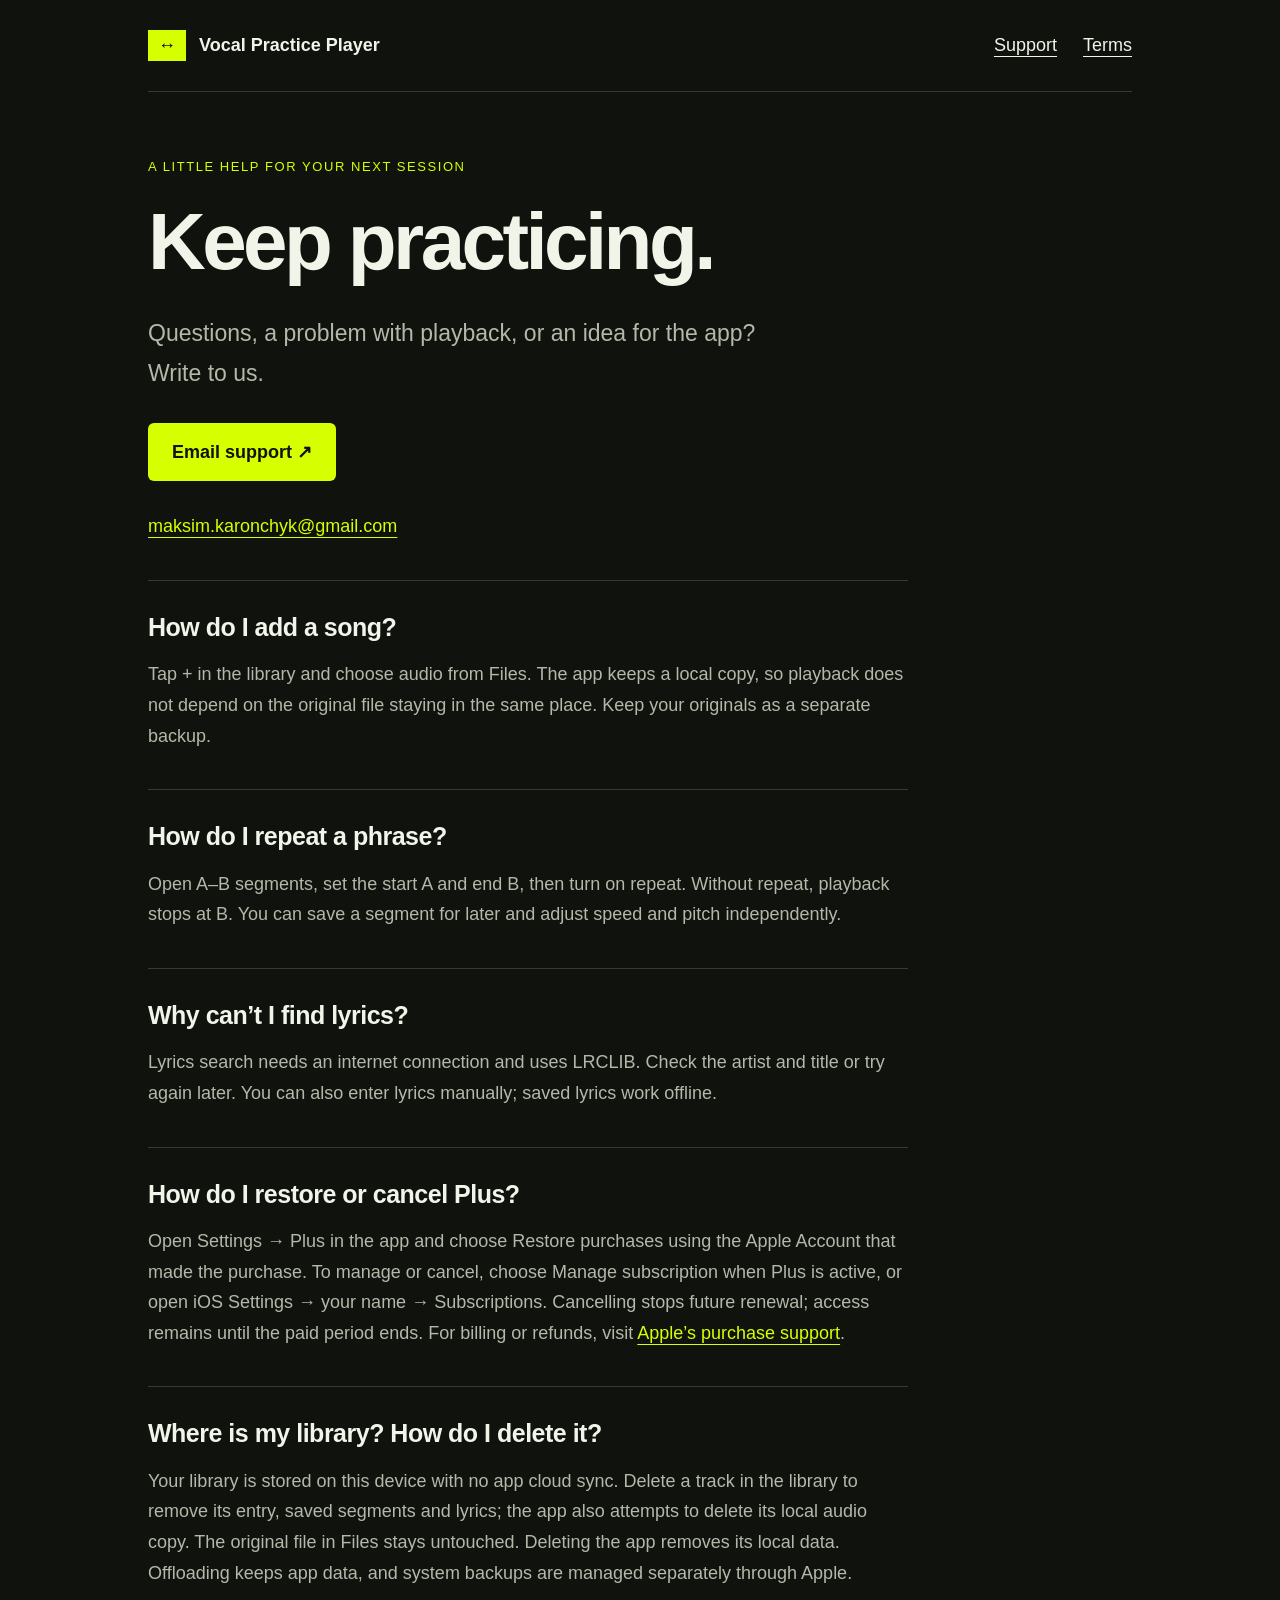
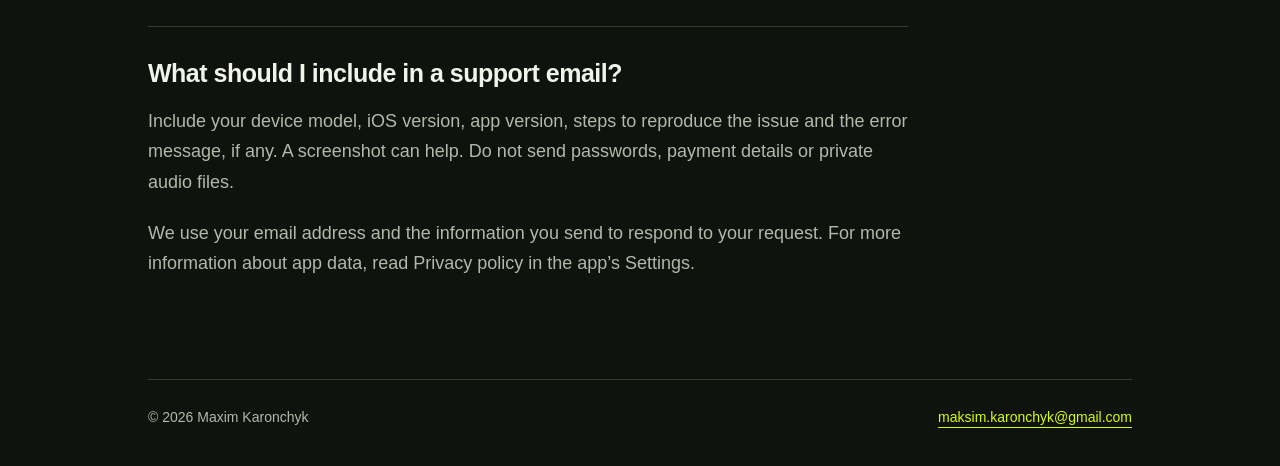
==== support/index.html @ a15b80cc "first commit" ====
<!doctype html>
<html lang="en">
<head>
<meta charset="utf-8">
<meta name="viewport" content="width=device-width, initial-scale=1">
<meta name="description" content="Support for Vocal Practice Player.">
<title>Support — Vocal Practice Player</title>
<link rel="stylesheet" href="../assets/styles.css">
</head>
<body><a class="skip" href="#content">Skip to content</a><div class="shell">
<header><a class="brand" href="../"><span aria-hidden="true">↔</span> Vocal Practice Player</a><nav aria-label="Main"><a href="../support/">Support</a><a href="../terms/">Terms</a></nav></header>
<main id="content"><p class="eyebrow">A little help for your next session</p><h1>Keep practicing.</h1><p class="intro">Questions, a problem with playback, or an idea for the app? Write to us.</p><div class="actions"><a class="button" href="mailto:maksim.karonchyk@gmail.com?subject=Vocal%20Practice%20Player%20Support">Email support ↗</a></div><p><a href="mailto:maksim.karonchyk@gmail.com">maksim.karonchyk@gmail.com</a></p>
<section><h2>How do I add a song?</h2><p>Tap + in the library and choose audio from Files. The app keeps a local copy, so playback does not depend on the original file staying in the same place. Keep your originals as a separate backup.</p></section>
<section><h2>How do I repeat a phrase?</h2><p>Open A–B segments, set the start A and end B, then turn on repeat. Without repeat, playback stops at B. You can save a segment for later and adjust speed and pitch independently.</p></section>
<section><h2>Why can’t I find lyrics?</h2><p>Lyrics search needs an internet connection and uses LRCLIB. Check the artist and title or try again later. You can also enter lyrics manually; saved lyrics work offline.</p></section>
<section><h2>How do I restore or cancel Plus?</h2><p>Open Settings → Plus in the app and choose Restore purchases using the Apple Account that made the purchase. To manage or cancel, choose Manage subscription when Plus is active, or open iOS Settings → your name → Subscriptions. Cancelling stops future renewal; access remains until the paid period ends. For billing or refunds, visit <a href="https://reportaproblem.apple.com/">Apple’s purchase support</a>.</p></section>
<section><h2>Where is my library? How do I delete it?</h2><p>Your library is stored on this device with no app cloud sync. Delete a track in the library to remove its entry, saved segments and lyrics; the app also attempts to delete its local audio copy. The original file in Files stays untouched. Deleting the app removes its local data. Offloading keeps app data, and system backups are managed separately through Apple.</p></section>
<section><h2>What should I include in a support email?</h2><p>Include your device model, iOS version, app version, steps to reproduce the issue and the error message, if any. A screenshot can help. Do not send passwords, payment details or private audio files.</p><p>We use your email address and the information you send to respond to your request. For more information about app data, read Privacy policy in the app’s Settings.</p></section></main>
<footer><span>© 2026 Maxim Karonchyk</span><a href="mailto:maksim.karonchyk@gmail.com">maksim.karonchyk@gmail.com</a></footer>
</div></body></html>
---- assets/styles.css ----
:root{color-scheme:dark;--bg:#10120e;--ink:#f1f4e9;--muted:#b2b9a8;--lime:#d6ff00;--line:#363d2e}*{box-sizing:border-box}body{margin:0;background:var(--bg);color:var(--ink);font:18px/1.7 -apple-system,BlinkMacSystemFont,"Segoe UI",sans-serif}.shell{max-width:1056px;margin:auto;padding:0 36px}a{color:var(--lime);text-underline-offset:5px}a:hover{text-decoration-thickness:2px}a:focus-visible{outline:3px solid var(--lime);outline-offset:6px}header{display:flex;align-items:center;justify-content:space-between;gap:24px;padding:30px 0;border-bottom:1px solid var(--line)}.brand{font-weight:750;text-decoration:none;color:var(--ink);line-height:1.3}.brand span{display:inline-block;background:var(--lime);color:var(--bg);padding:4px 10px;margin-right:8px}nav{display:flex;gap:26px}nav a{color:var(--ink)}main{max-width:760px;padding:64px 0 80px}.eyebrow{color:var(--lime);font-size:13px;letter-spacing:.12em;text-transform:uppercase}h1{font-size:clamp(44px,7vw,80px);line-height:1.05;letter-spacing:-.045em;margin:22px 0 30px;font-weight:800}h2{font-size:25px;line-height:1.3;letter-spacing:-.02em;margin:0 0 16px}p{margin:0 0 20px;color:var(--muted)}.intro{font-size:23px;max-width:650px}.meta{font-size:14px}section{border-top:1px solid var(--line);padding-top:30px;margin-top:38px}.actions{display:flex;align-items:center;gap:28px;flex-wrap:wrap;margin:30px 0}.button{display:inline-block;background:var(--lime);color:var(--bg);font-weight:700;text-decoration:none;padding:14px 24px;border-radius:6px;min-height:48px}footer{border-top:1px solid var(--line);padding:26px 0 36px;display:flex;justify-content:space-between;gap:20px;flex-wrap:wrap;font-size:14px;color:var(--muted)}footer a{overflow-wrap:anywhere}.skip{position:absolute;left:20px;top:-100px;background:var(--bg);padding:12px;z-index:1}.skip:focus{top:12px}@media(max-width:600px){.shell{padding:0 22px}header{align-items:flex-start;flex-direction:column;gap:20px}nav a{padding:8px 0}main{padding-top:40px}.intro{font-size:20px}h2{font-size:23px}}
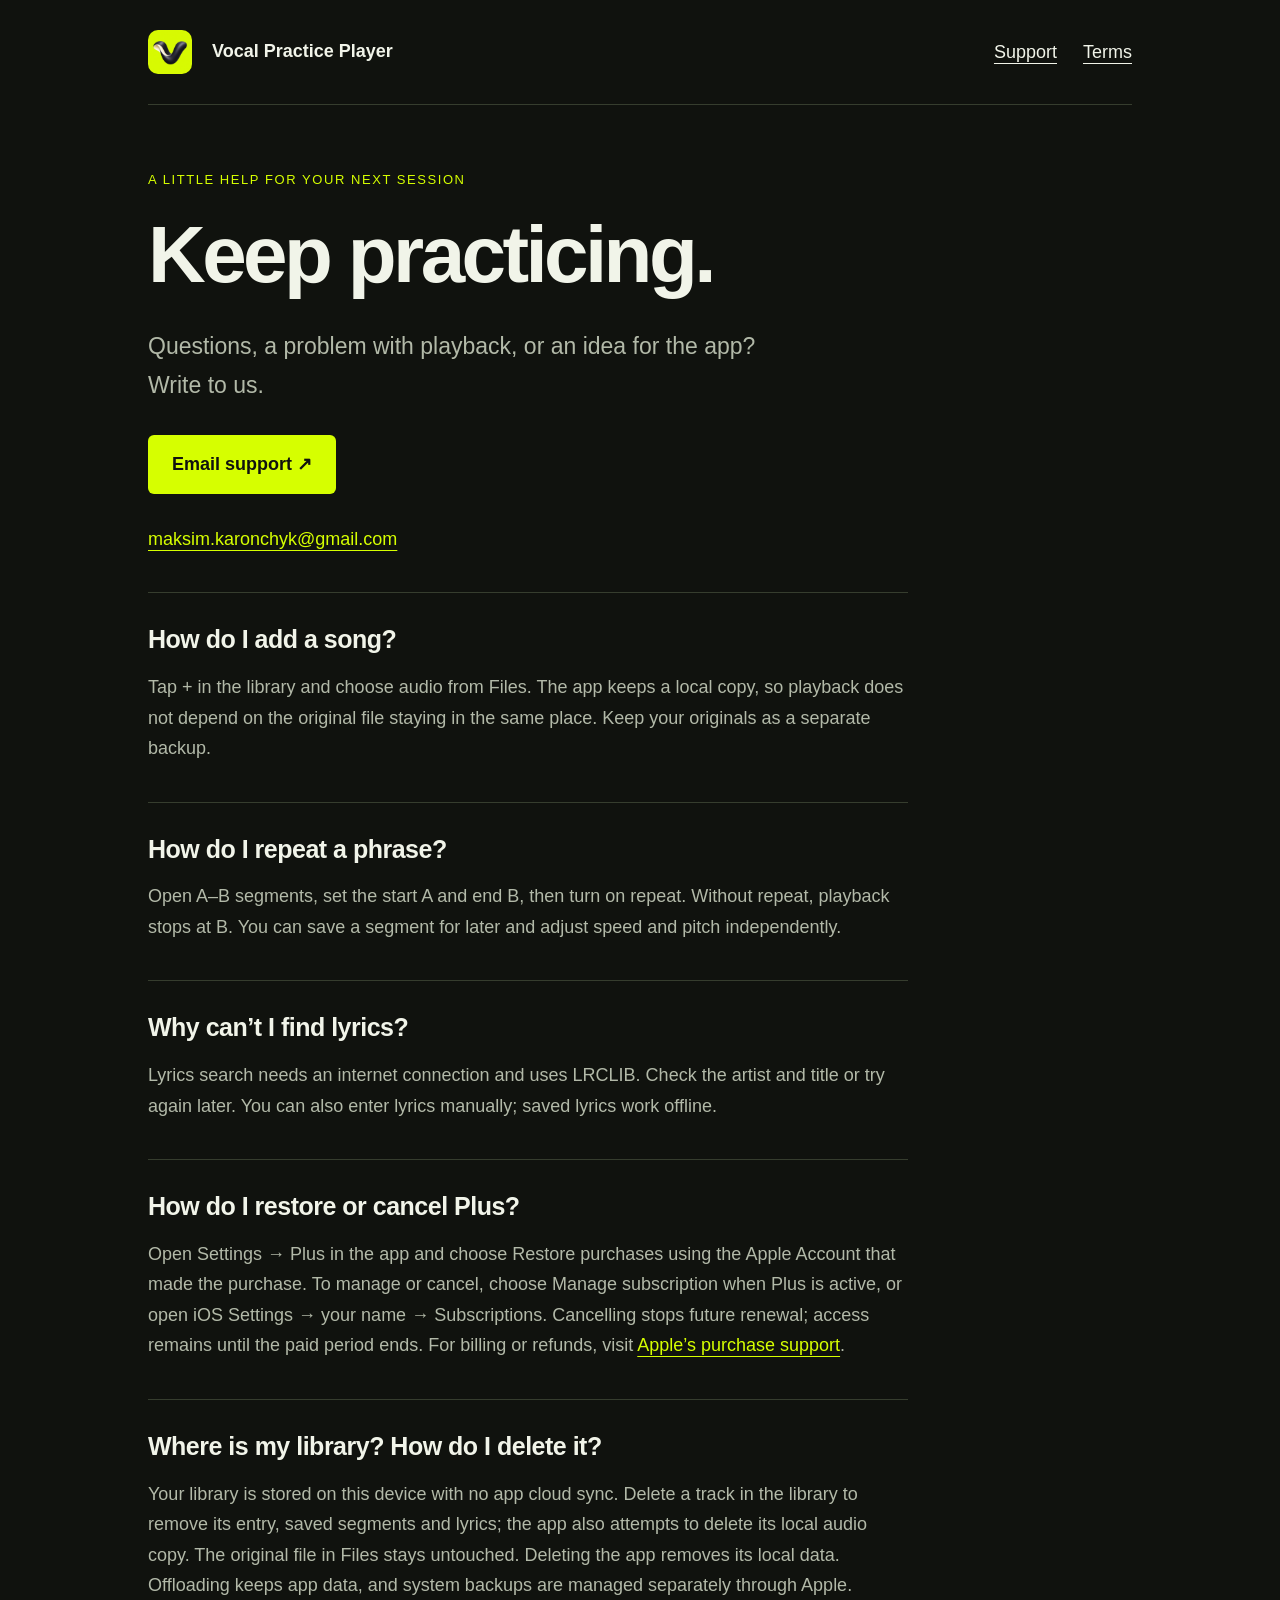
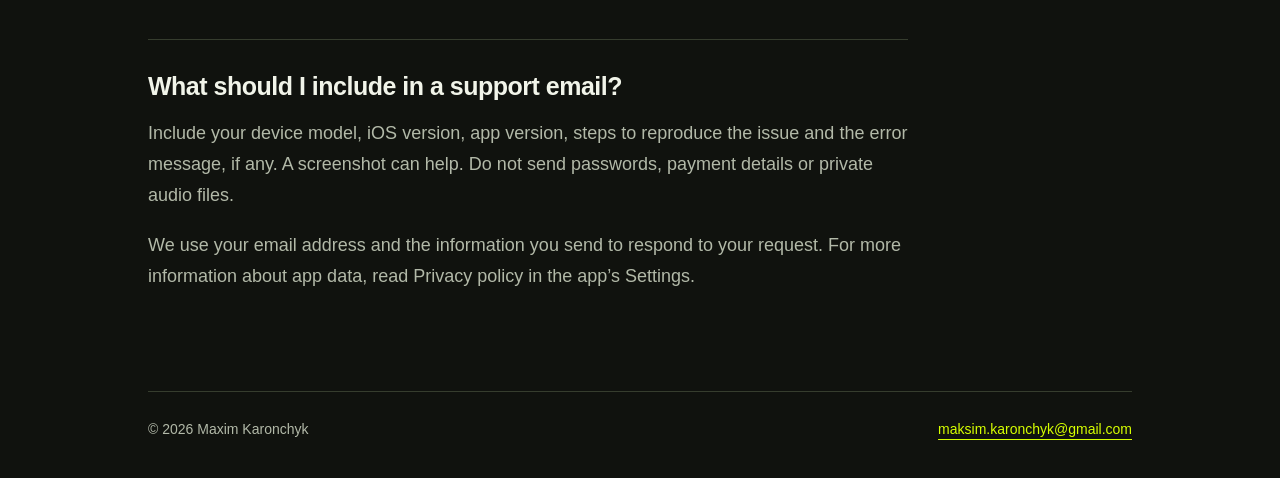
==== commit 3ca4e4fc: "logo" ====
--- a/support/index.html
+++ b/support/index.html
@@ -5,10 +5,12 @@
 <meta name="viewport" content="width=device-width, initial-scale=1">
 <meta name="description" content="Support for Vocal Practice Player.">
 <title>Support — Vocal Practice Player</title>
-<link rel="stylesheet" href="../assets/styles.css">
+<link rel="stylesheet" href="../assets/styles.css?v=2">
+<link rel="icon" type="image/png" href="../assets/app-icon.png">
+<link rel="apple-touch-icon" href="../assets/app-icon.png">
 </head>
 <body><a class="skip" href="#content">Skip to content</a><div class="shell">
-<header><a class="brand" href="../"><span aria-hidden="true">↔</span> Vocal Practice Player</a><nav aria-label="Main"><a href="../support/">Support</a><a href="../terms/">Terms</a></nav></header>
+<header><a class="brand" href="../"><img src="../assets/app-icon.png" alt="" width="44" height="44"><span class="brand-title">Vocal Practice Player</span></a><nav aria-label="Main"><a href="../support/">Support</a><a href="../terms/">Terms</a></nav></header>
 <main id="content"><p class="eyebrow">A little help for your next session</p><h1>Keep practicing.</h1><p class="intro">Questions, a problem with playback, or an idea for the app? Write to us.</p><div class="actions"><a class="button" href="mailto:maksim.karonchyk@gmail.com?subject=Vocal%20Practice%20Player%20Support">Email support ↗</a></div><p><a href="mailto:maksim.karonchyk@gmail.com">maksim.karonchyk@gmail.com</a></p>
 <section><h2>How do I add a song?</h2><p>Tap + in the library and choose audio from Files. The app keeps a local copy, so playback does not depend on the original file staying in the same place. Keep your originals as a separate backup.</p></section>
 <section><h2>How do I repeat a phrase?</h2><p>Open A–B segments, set the start A and end B, then turn on repeat. Without repeat, playback stops at B. You can save a segment for later and adjust speed and pitch independently.</p></section>
--- a/assets/styles.css
+++ b/assets/styles.css
@@ -1 +1 @@
-:root{color-scheme:dark;--bg:#10120e;--ink:#f1f4e9;--muted:#b2b9a8;--lime:#d6ff00;--line:#363d2e}*{box-sizing:border-box}body{margin:0;background:var(--bg);color:var(--ink);font:18px/1.7 -apple-system,BlinkMacSystemFont,"Segoe UI",sans-serif}.shell{max-width:1056px;margin:auto;padding:0 36px}a{color:var(--lime);text-underline-offset:5px}a:hover{text-decoration-thickness:2px}a:focus-visible{outline:3px solid var(--lime);outline-offset:6px}header{display:flex;align-items:center;justify-content:space-between;gap:24px;padding:30px 0;border-bottom:1px solid var(--line)}.brand{font-weight:750;text-decoration:none;color:var(--ink);line-height:1.3}.brand span{display:inline-block;background:var(--lime);color:var(--bg);padding:4px 10px;margin-right:8px}nav{display:flex;gap:26px}nav a{color:var(--ink)}main{max-width:760px;padding:64px 0 80px}.eyebrow{color:var(--lime);font-size:13px;letter-spacing:.12em;text-transform:uppercase}h1{font-size:clamp(44px,7vw,80px);line-height:1.05;letter-spacing:-.045em;margin:22px 0 30px;font-weight:800}h2{font-size:25px;line-height:1.3;letter-spacing:-.02em;margin:0 0 16px}p{margin:0 0 20px;color:var(--muted)}.intro{font-size:23px;max-width:650px}.meta{font-size:14px}section{border-top:1px solid var(--line);padding-top:30px;margin-top:38px}.actions{display:flex;align-items:center;gap:28px;flex-wrap:wrap;margin:30px 0}.button{display:inline-block;background:var(--lime);color:var(--bg);font-weight:700;text-decoration:none;padding:14px 24px;border-radius:6px;min-height:48px}footer{border-top:1px solid var(--line);padding:26px 0 36px;display:flex;justify-content:space-between;gap:20px;flex-wrap:wrap;font-size:14px;color:var(--muted)}footer a{overflow-wrap:anywhere}.skip{position:absolute;left:20px;top:-100px;background:var(--bg);padding:12px;z-index:1}.skip:focus{top:12px}@media(max-width:600px){.shell{padding:0 22px}header{align-items:flex-start;flex-direction:column;gap:20px}nav a{padding:8px 0}main{padding-top:40px}.intro{font-size:20px}h2{font-size:23px}}+:root{color-scheme:dark;--bg:#10120e;--ink:#f1f4e9;--muted:#b2b9a8;--lime:#d6ff00;--line:#363d2e}*{box-sizing:border-box}body{margin:0;background:var(--bg);color:var(--ink);font:18px/1.7 -apple-system,BlinkMacSystemFont,"Segoe UI",sans-serif}.shell{max-width:1056px;margin:auto;padding:0 36px}a{color:var(--lime);text-underline-offset:5px}a:hover{text-decoration-thickness:2px}a:focus-visible{outline:3px solid var(--lime);outline-offset:6px}header{display:flex;align-items:center;justify-content:space-between;gap:24px;padding:30px 0;border-bottom:1px solid var(--line)}.brand{display:inline-flex;align-items:center;gap:20px;font-weight:750;text-decoration:none;color:var(--ink);line-height:1.3}.brand img{display:block;width:44px;height:44px;flex-shrink:0;border-radius:10px}.brand-title{display:block;line-height:1.3}nav{display:flex;gap:26px}nav a{color:var(--ink)}main{max-width:760px;padding:64px 0 80px}.eyebrow{color:var(--lime);font-size:13px;letter-spacing:.12em;text-transform:uppercase}h1{font-size:clamp(44px,7vw,80px);line-height:1.05;letter-spacing:-.045em;margin:22px 0 30px;font-weight:800}h2{font-size:25px;line-height:1.3;letter-spacing:-.02em;margin:0 0 16px}p{margin:0 0 20px;color:var(--muted)}.intro{font-size:23px;max-width:650px}.meta{font-size:14px}section{border-top:1px solid var(--line);padding-top:30px;margin-top:38px}.actions{display:flex;align-items:center;gap:28px;flex-wrap:wrap;margin:30px 0}.button{display:inline-block;background:var(--lime);color:var(--bg);font-weight:700;text-decoration:none;padding:14px 24px;border-radius:6px;min-height:48px}footer{border-top:1px solid var(--line);padding:26px 0 36px;display:flex;justify-content:space-between;gap:20px;flex-wrap:wrap;font-size:14px;color:var(--muted)}footer a{overflow-wrap:anywhere}.skip{position:absolute;left:20px;top:-100px;background:var(--bg);padding:12px;z-index:1}.skip:focus{top:12px}@media(max-width:600px){.shell{padding:0 22px}header{align-items:flex-start;flex-direction:column;gap:20px}nav a{padding:8px 0}main{padding-top:40px}.intro{font-size:20px}h2{font-size:23px}}
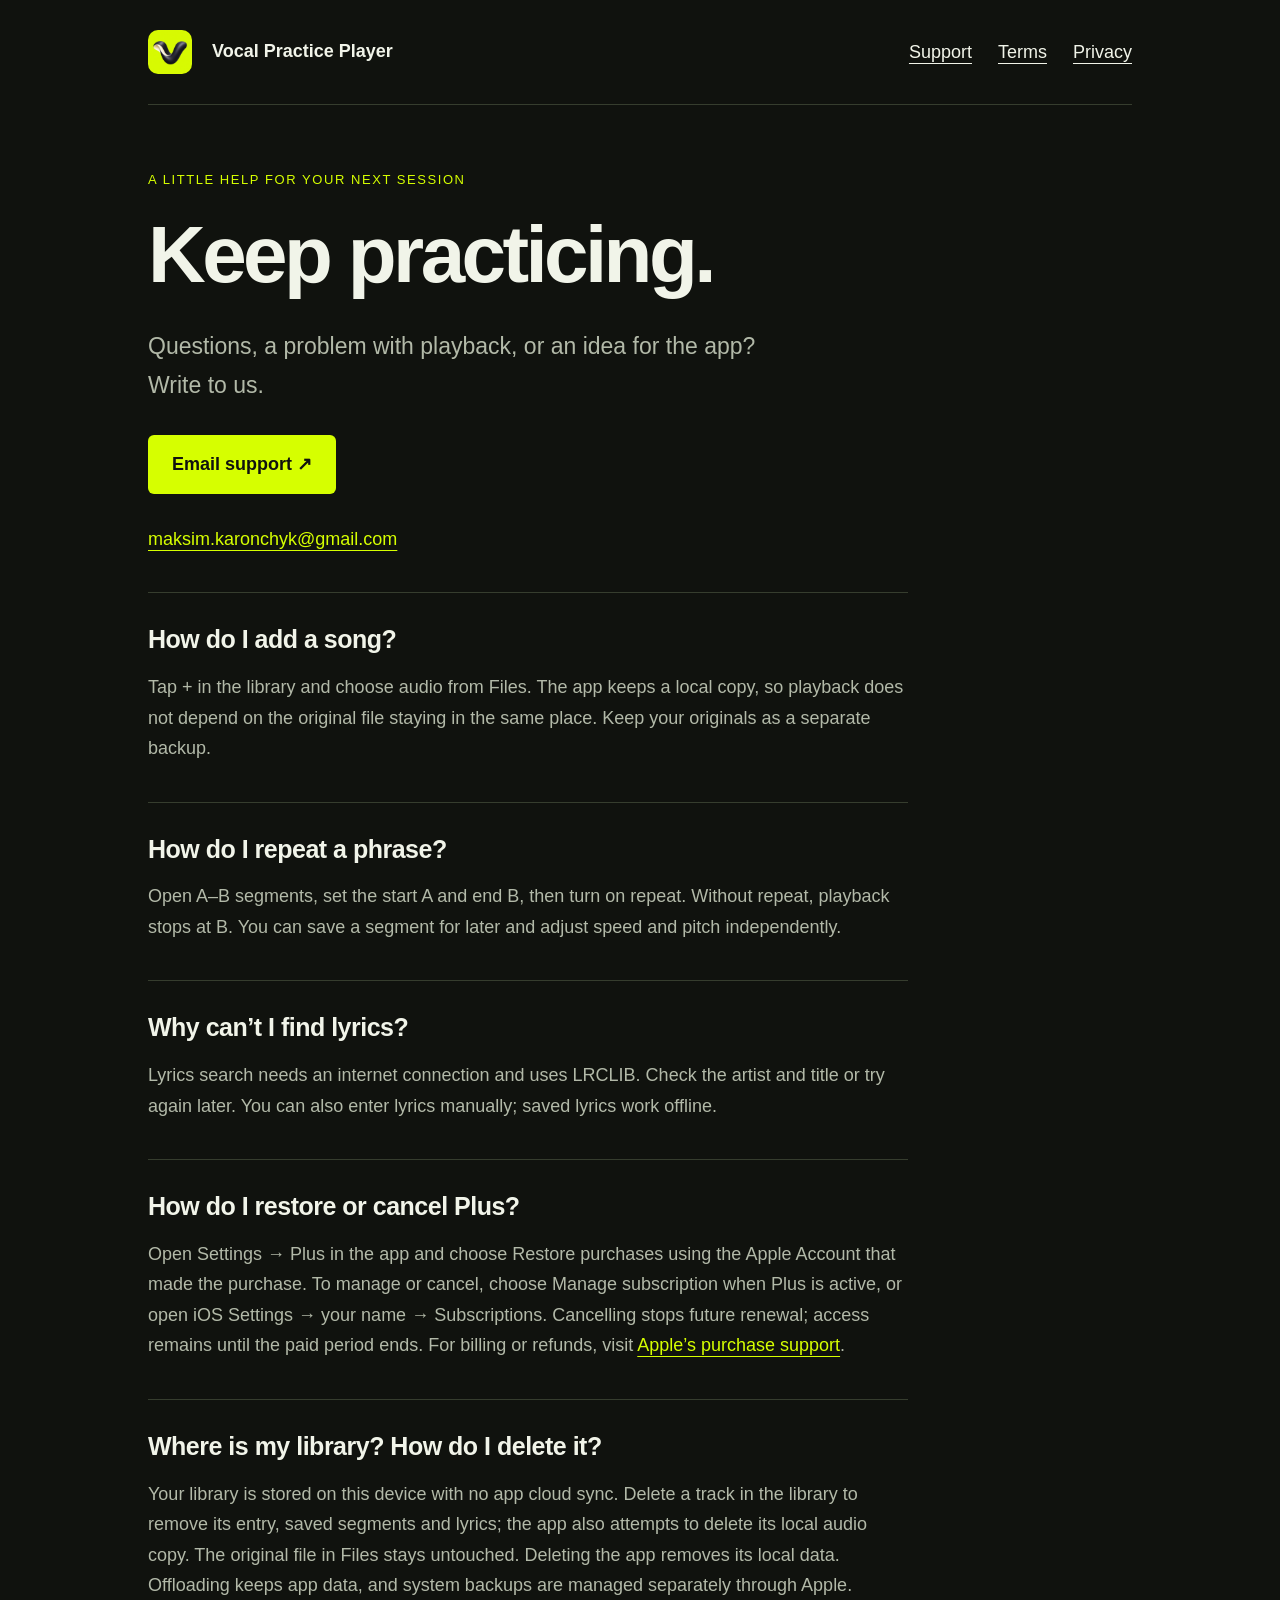
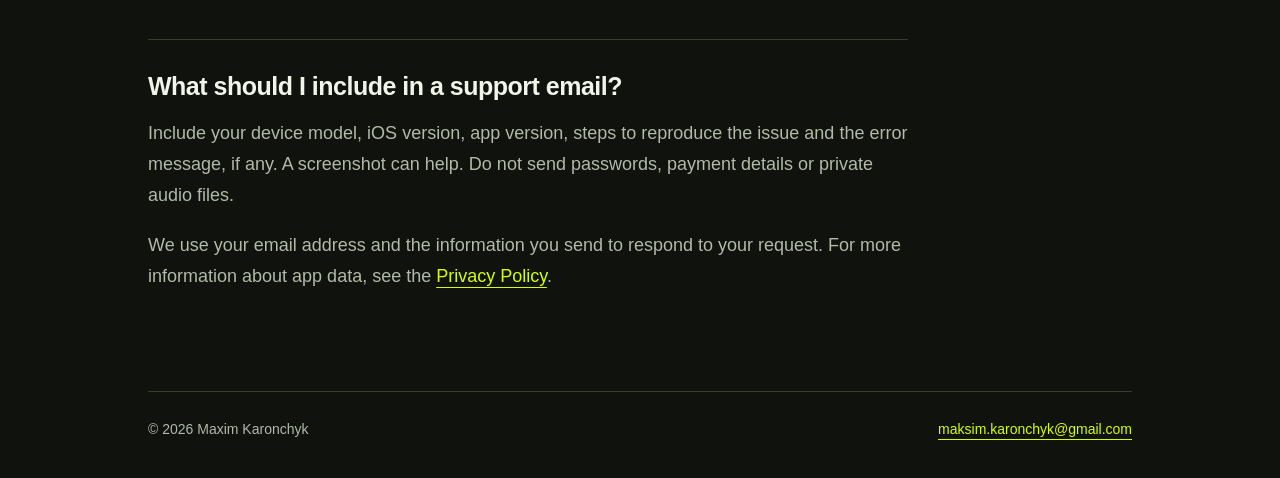
==== commit 592b5f99: "update" ====
--- a/support/index.html
+++ b/support/index.html
@@ -5,18 +5,18 @@
 <meta name="viewport" content="width=device-width, initial-scale=1">
 <meta name="description" content="Support for Vocal Practice Player.">
 <title>Support — Vocal Practice Player</title>
-<link rel="stylesheet" href="../assets/styles.css?v=2">
+<link rel="stylesheet" href="../assets/styles.css?v=3">
 <link rel="icon" type="image/png" href="../assets/app-icon.png">
 <link rel="apple-touch-icon" href="../assets/app-icon.png">
 </head>
 <body><a class="skip" href="#content">Skip to content</a><div class="shell">
-<header><a class="brand" href="../"><img src="../assets/app-icon.png" alt="" width="44" height="44"><span class="brand-title">Vocal Practice Player</span></a><nav aria-label="Main"><a href="../support/">Support</a><a href="../terms/">Terms</a></nav></header>
+<header><a class="brand" href="../"><img src="../assets/app-icon.png" alt="" width="44" height="44"><span class="brand-title">Vocal Practice Player</span></a><nav aria-label="Main"><a href="../support/">Support</a><a href="../terms/">Terms</a><a href="../privacy/">Privacy</a></nav></header>
 <main id="content"><p class="eyebrow">A little help for your next session</p><h1>Keep practicing.</h1><p class="intro">Questions, a problem with playback, or an idea for the app? Write to us.</p><div class="actions"><a class="button" href="mailto:maksim.karonchyk@gmail.com?subject=Vocal%20Practice%20Player%20Support">Email support ↗</a></div><p><a href="mailto:maksim.karonchyk@gmail.com">maksim.karonchyk@gmail.com</a></p>
 <section><h2>How do I add a song?</h2><p>Tap + in the library and choose audio from Files. The app keeps a local copy, so playback does not depend on the original file staying in the same place. Keep your originals as a separate backup.</p></section>
 <section><h2>How do I repeat a phrase?</h2><p>Open A–B segments, set the start A and end B, then turn on repeat. Without repeat, playback stops at B. You can save a segment for later and adjust speed and pitch independently.</p></section>
 <section><h2>Why can’t I find lyrics?</h2><p>Lyrics search needs an internet connection and uses LRCLIB. Check the artist and title or try again later. You can also enter lyrics manually; saved lyrics work offline.</p></section>
 <section><h2>How do I restore or cancel Plus?</h2><p>Open Settings → Plus in the app and choose Restore purchases using the Apple Account that made the purchase. To manage or cancel, choose Manage subscription when Plus is active, or open iOS Settings → your name → Subscriptions. Cancelling stops future renewal; access remains until the paid period ends. For billing or refunds, visit <a href="https://reportaproblem.apple.com/">Apple’s purchase support</a>.</p></section>
 <section><h2>Where is my library? How do I delete it?</h2><p>Your library is stored on this device with no app cloud sync. Delete a track in the library to remove its entry, saved segments and lyrics; the app also attempts to delete its local audio copy. The original file in Files stays untouched. Deleting the app removes its local data. Offloading keeps app data, and system backups are managed separately through Apple.</p></section>
-<section><h2>What should I include in a support email?</h2><p>Include your device model, iOS version, app version, steps to reproduce the issue and the error message, if any. A screenshot can help. Do not send passwords, payment details or private audio files.</p><p>We use your email address and the information you send to respond to your request. For more information about app data, read Privacy policy in the app’s Settings.</p></section></main>
+<section><h2>What should I include in a support email?</h2><p>Include your device model, iOS version, app version, steps to reproduce the issue and the error message, if any. A screenshot can help. Do not send passwords, payment details or private audio files.</p><p>We use your email address and the information you send to respond to your request. For more information about app data, see the <a href="../privacy/">Privacy Policy</a>.</p></section></main>
 <footer><span>© 2026 Maxim Karonchyk</span><a href="mailto:maksim.karonchyk@gmail.com">maksim.karonchyk@gmail.com</a></footer>
 </div></body></html>
--- a/assets/styles.css
+++ b/assets/styles.css
@@ -1 +1 @@
-:root{color-scheme:dark;--bg:#10120e;--ink:#f1f4e9;--muted:#b2b9a8;--lime:#d6ff00;--line:#363d2e}*{box-sizing:border-box}body{margin:0;background:var(--bg);color:var(--ink);font:18px/1.7 -apple-system,BlinkMacSystemFont,"Segoe UI",sans-serif}.shell{max-width:1056px;margin:auto;padding:0 36px}a{color:var(--lime);text-underline-offset:5px}a:hover{text-decoration-thickness:2px}a:focus-visible{outline:3px solid var(--lime);outline-offset:6px}header{display:flex;align-items:center;justify-content:space-between;gap:24px;padding:30px 0;border-bottom:1px solid var(--line)}.brand{display:inline-flex;align-items:center;gap:20px;font-weight:750;text-decoration:none;color:var(--ink);line-height:1.3}.brand img{display:block;width:44px;height:44px;flex-shrink:0;border-radius:10px}.brand-title{display:block;line-height:1.3}nav{display:flex;gap:26px}nav a{color:var(--ink)}main{max-width:760px;padding:64px 0 80px}.eyebrow{color:var(--lime);font-size:13px;letter-spacing:.12em;text-transform:uppercase}h1{font-size:clamp(44px,7vw,80px);line-height:1.05;letter-spacing:-.045em;margin:22px 0 30px;font-weight:800}h2{font-size:25px;line-height:1.3;letter-spacing:-.02em;margin:0 0 16px}p{margin:0 0 20px;color:var(--muted)}.intro{font-size:23px;max-width:650px}.meta{font-size:14px}section{border-top:1px solid var(--line);padding-top:30px;margin-top:38px}.actions{display:flex;align-items:center;gap:28px;flex-wrap:wrap;margin:30px 0}.button{display:inline-block;background:var(--lime);color:var(--bg);font-weight:700;text-decoration:none;padding:14px 24px;border-radius:6px;min-height:48px}footer{border-top:1px solid var(--line);padding:26px 0 36px;display:flex;justify-content:space-between;gap:20px;flex-wrap:wrap;font-size:14px;color:var(--muted)}footer a{overflow-wrap:anywhere}.skip{position:absolute;left:20px;top:-100px;background:var(--bg);padding:12px;z-index:1}.skip:focus{top:12px}@media(max-width:600px){.shell{padding:0 22px}header{align-items:flex-start;flex-direction:column;gap:20px}nav a{padding:8px 0}main{padding-top:40px}.intro{font-size:20px}h2{font-size:23px}}+:root{color-scheme:dark;--bg:#10120e;--ink:#f1f4e9;--muted:#b2b9a8;--lime:#d6ff00;--line:#363d2e}*{box-sizing:border-box}body{margin:0;background:var(--bg);color:var(--ink);font:18px/1.7 -apple-system,BlinkMacSystemFont,"Segoe UI",sans-serif}.shell{max-width:1056px;margin:auto;padding:0 36px}a{color:var(--lime);text-underline-offset:5px}a:hover{text-decoration-thickness:2px}a:focus-visible{outline:3px solid var(--lime);outline-offset:6px}header{display:flex;align-items:center;justify-content:space-between;gap:24px;padding:30px 0;border-bottom:1px solid var(--line)}.brand{display:inline-flex;align-items:center;gap:20px;font-weight:750;text-decoration:none;color:var(--ink);line-height:1.3}.brand img{display:block;width:44px;height:44px;flex-shrink:0;border-radius:10px}.brand-title{display:block;line-height:1.3}nav{display:flex;flex-wrap:wrap;gap:10px 26px}nav a{color:var(--ink)}main{max-width:760px;padding:64px 0 80px}.eyebrow{color:var(--lime);font-size:13px;letter-spacing:.12em;text-transform:uppercase}h1{font-size:clamp(44px,7vw,80px);line-height:1.05;letter-spacing:-.045em;margin:22px 0 30px;font-weight:800}h2{font-size:25px;line-height:1.3;letter-spacing:-.02em;margin:0 0 16px}p{margin:0 0 20px;color:var(--muted)}.intro{font-size:23px;max-width:650px}.meta{font-size:14px}section{border-top:1px solid var(--line);padding-top:30px;margin-top:38px}.actions{display:flex;align-items:center;gap:28px;flex-wrap:wrap;margin:30px 0}.button{display:inline-block;background:var(--lime);color:var(--bg);font-weight:700;text-decoration:none;padding:14px 24px;border-radius:6px;min-height:48px}footer{border-top:1px solid var(--line);padding:26px 0 36px;display:flex;justify-content:space-between;gap:20px;flex-wrap:wrap;font-size:14px;color:var(--muted)}footer a{overflow-wrap:anywhere}.skip{position:absolute;left:20px;top:-100px;background:var(--bg);padding:12px;z-index:1}.skip:focus{top:12px}@media(max-width:700px){.shell{padding:0 22px}header{align-items:flex-start;flex-direction:column;gap:20px}nav a{padding:8px 0}main{padding-top:40px}.intro{font-size:20px}h2{font-size:23px}}
